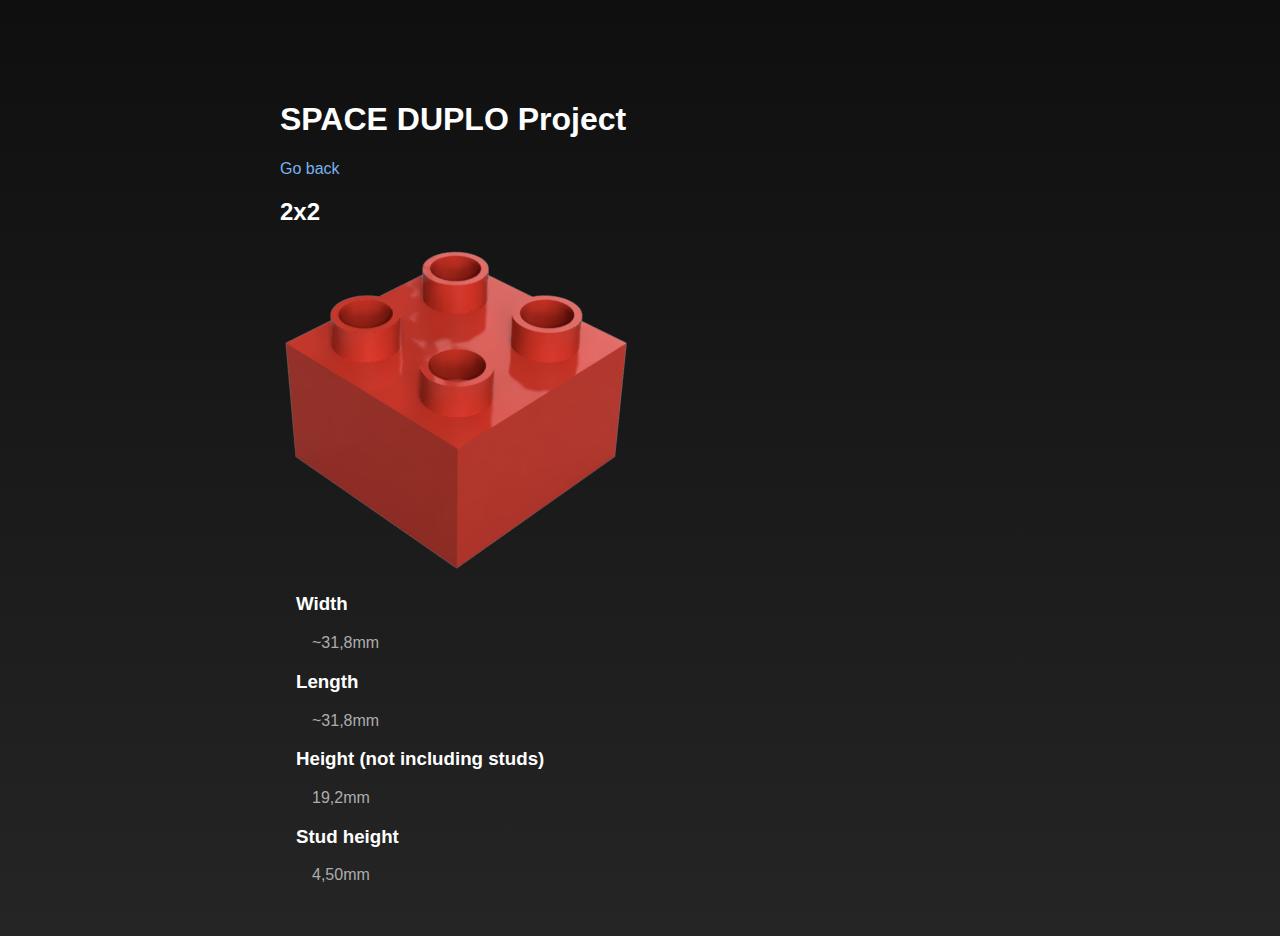
==== duplo/index.html @ d00e00be "Added personal project" ====
<!DOCTYPE html>
<html>
    <head>
        <meta name="robots" content="noindex">
        <link rel="stylesheet" href="../style.css">
    </head>
    <body>
        <main>
            <h1>SPACE DUPLO Project</h1>
            <p>
                <a href="..">Go back</a>
            </p>
            <div id="measurements">
                <h2>2x2</h2>
                <img class="fit-picture" src="2x2.png" alt="2x2 Duplo Brick">
                <h3>Width</h3>
                <p>~31,8mm</p>
                
                <h3>Length</h3>
                <p>~31,8mm</p>

                <h3>Height (not including studs)</h3>
                <p>19,2mm</p>

                <h3>Stud height</h3>
                <p>4,50mm</p>

                <h2></h2>
            </div>
        </main>
    </body>
</html>
---- style.css ----
* {
    box-sizing: border-box;
}

body {
    font: 400 16px "Roboto", "Helvetica Neue", "Helvetica", sans-serif;
    background: rgba(37, 37, 37, 1.0);
    background: -webkit-linear-gradient(bottom, rgba(37, 37, 37, 1.0), rgba(15, 15, 15, 1.0));
    background: -moz-linear-gradient(bottom, rgba(37, 37, 37, 1.0), rgba(15, 15, 15, 1.0));
    background: linear-gradient(to top, rgba(37, 37, 37, 1.0), rgba(15, 15, 15, 1.0));
    margin: 0;
    min-height: 100vh;
    color: rgb(255, 255, 255);
    padding: 5em 0 2em;
}

main {
    width: 90vw;
    max-width: 45em;
    margin: 0 auto;
}

a {
    text-decoration: none;
    color: #77b2ee;
}

#downloads {
    width: 90vw;
    max-width: 40em;
    margin: 0 auto;
}

#embeds {
    width: 90vw;
    max-width: 40em;
    margin: 0 auto;
}

#measurements {
    width: 90vw;
    max-width: 40em;
    margin-left: 0 auto;
}
div:nth-of-type(1) h2 {
    size: 50%;
}

div:nth-of-type(1) h3 {
    padding-left: 2.5%;
}

div:nth-of-type(1) p {
    padding-left: 5%;
    color: rgb(173, 173, 173);
}
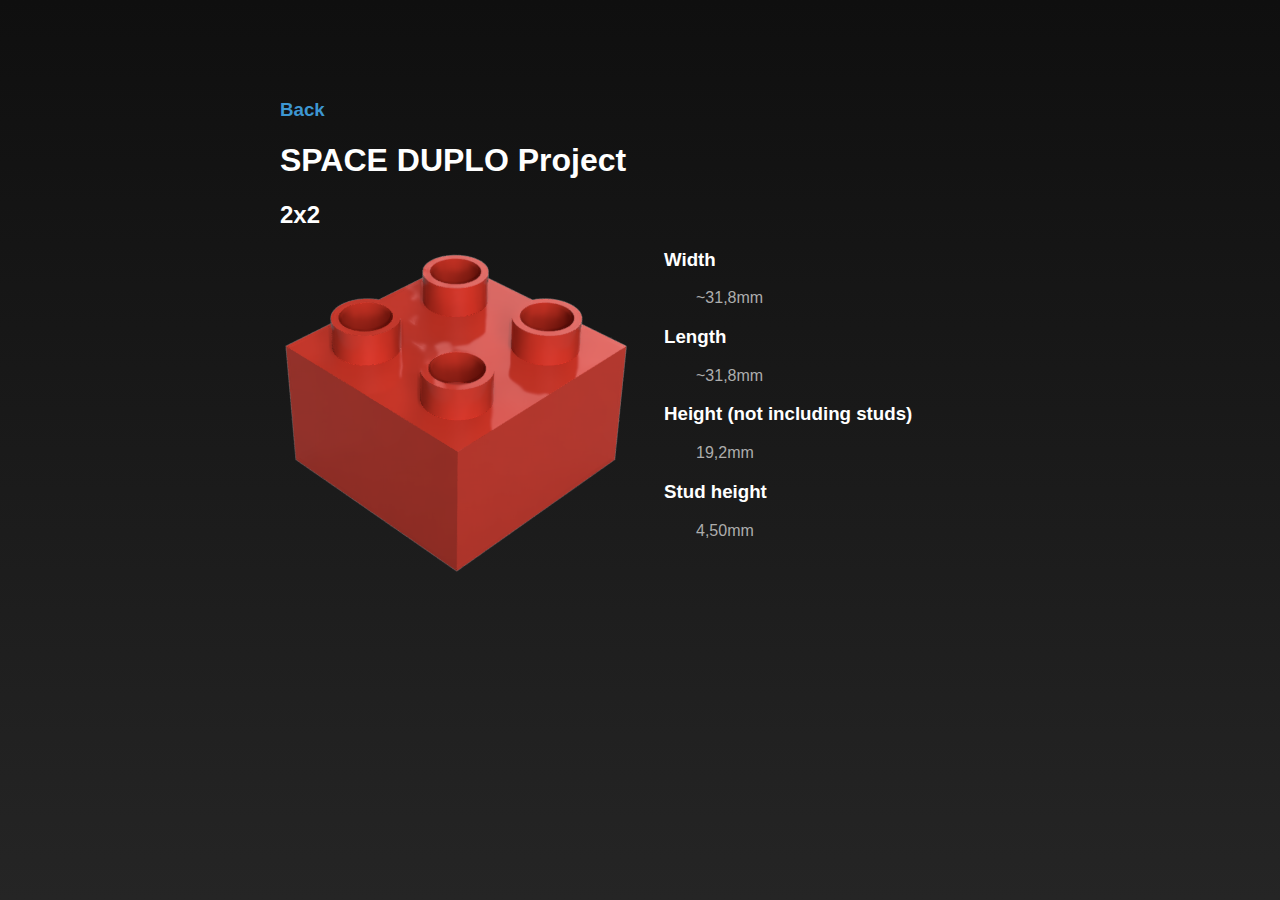
==== commit 955c0beb: "Changed format a bit" ====
--- a/duplo/index.html
+++ b/duplo/index.html
@@ -6,13 +6,13 @@
     </head>
     <body>
         <main>
+            <h3><a href="..">Back</a></h3>
+            
             <h1>SPACE DUPLO Project</h1>
-            <p>
-                <a href="..">Go back</a>
-            </p>
+            
             <div id="measurements">
                 <h2>2x2</h2>
-                <img class="fit-picture" src="2x2.png" alt="2x2 Duplo Brick">
+                <div style="float: left"><img class="fit-picture" src="2x2.png" alt="2x2 Duplo Brick"></div>
                 <h3>Width</h3>
                 <p>~31,8mm</p>
                 
@@ -25,6 +25,8 @@
                 <h3>Stud height</h3>
                 <p>4,50mm</p>
 
+                <br>
+
                 <h2></h2>
             </div>
         </main>
--- a/style.css
+++ b/style.css
@@ -4,10 +4,11 @@
 
 body {
     font: 400 16px "Roboto", "Helvetica Neue", "Helvetica", sans-serif;
-    background: rgba(37, 37, 37, 1.0);
-    background: -webkit-linear-gradient(bottom, rgba(37, 37, 37, 1.0), rgba(15, 15, 15, 1.0));
-    background: -moz-linear-gradient(bottom, rgba(37, 37, 37, 1.0), rgba(15, 15, 15, 1.0));
-    background: linear-gradient(to top, rgba(37, 37, 37, 1.0), rgba(15, 15, 15, 1.0));
+    background: rgb(15,15,15);
+    background: -moz-linear-gradient(180deg, rgba(15,15,15,1) 0%, rgba(37,37,37,1) 100%);
+    background: -webkit-linear-gradient(180deg, rgba(15,15,15,1) 0%, rgba(37,37,37,1) 100%);
+    background: linear-gradient(180deg, rgba(15,15,15,1) 0%, rgba(37,37,37,1) 100%);
+    filter: progid:DXImageTransform.Microsoft.gradient(startColorstr="#0f0f0f",endColorstr="#252525",GradientType=1); 
     margin: 0;
     min-height: 100vh;
     color: rgb(255, 255, 255);
@@ -22,13 +23,66 @@
 
 a {
     text-decoration: none;
-    color: #77b2ee;
+    color: rgb(147, 198, 233);
+}
+
+h3 a {
+    text-decoration: none;
+    color: rgb(61, 150, 209);
+}
+
+/* Set style for the header */
+.schoolHeader {
+    cursor: pointer;
+    color: rgb(255, 255, 255);
+}
+
+/* Set initial visiblity of content to hidden */
+.schoolContent {
+    display: none;
+    padding-left: 10px;
+    margin-top: 0;
+}
+
+/* Add sliding from left to right effect */
+@keyframes slide-in {
+    0% {
+        transform: translateX(-50%);
+        opacity: 0;
+    }
+    100% {
+        transform: translateX(0);
+        opacity: 1;
+    }
+}
+
+/* Add sliding from right to left effect */
+@keyframes slide-out {
+    0% {
+        transform: translateX(0);
+        opacity: 1;
+    }
+    100% {
+        transform: translateX(50%);
+        opacity: 0;
+    }
+}
+
+.schoolContent.show {
+    display: block;
+    animation: slide-in 0.5s;
+}
+
+.schoolContent.hide {
+    display: block;
+    animation: slide-out 0.5s;
 }
 
 #downloads {
     width: 90vw;
     max-width: 40em;
     margin: 0 auto;
+    animation: slide-in 1s;
 }
 
 #embeds {
@@ -40,18 +94,20 @@
 #measurements {
     width: 90vw;
     max-width: 40em;
-    margin-left: 0 auto;
-}
-div:nth-of-type(1) h2 {
-    size: 50%;
+    margin-left: 0%;
 }
 
-div:nth-of-type(1) h3 {
-    padding-left: 2.5%;
+#measurements h3 {
+    padding-left: 60%;
 }
 
-div:nth-of-type(1) p {
-    padding-left: 5%;
+#measurements p {
+    padding-left: 65%;
     color: rgb(173, 173, 173);
 }
 
+p#skitser a {
+    color: #a0a0a0;
+    margin-bottom: 0.1em;
+    display: block;
+}